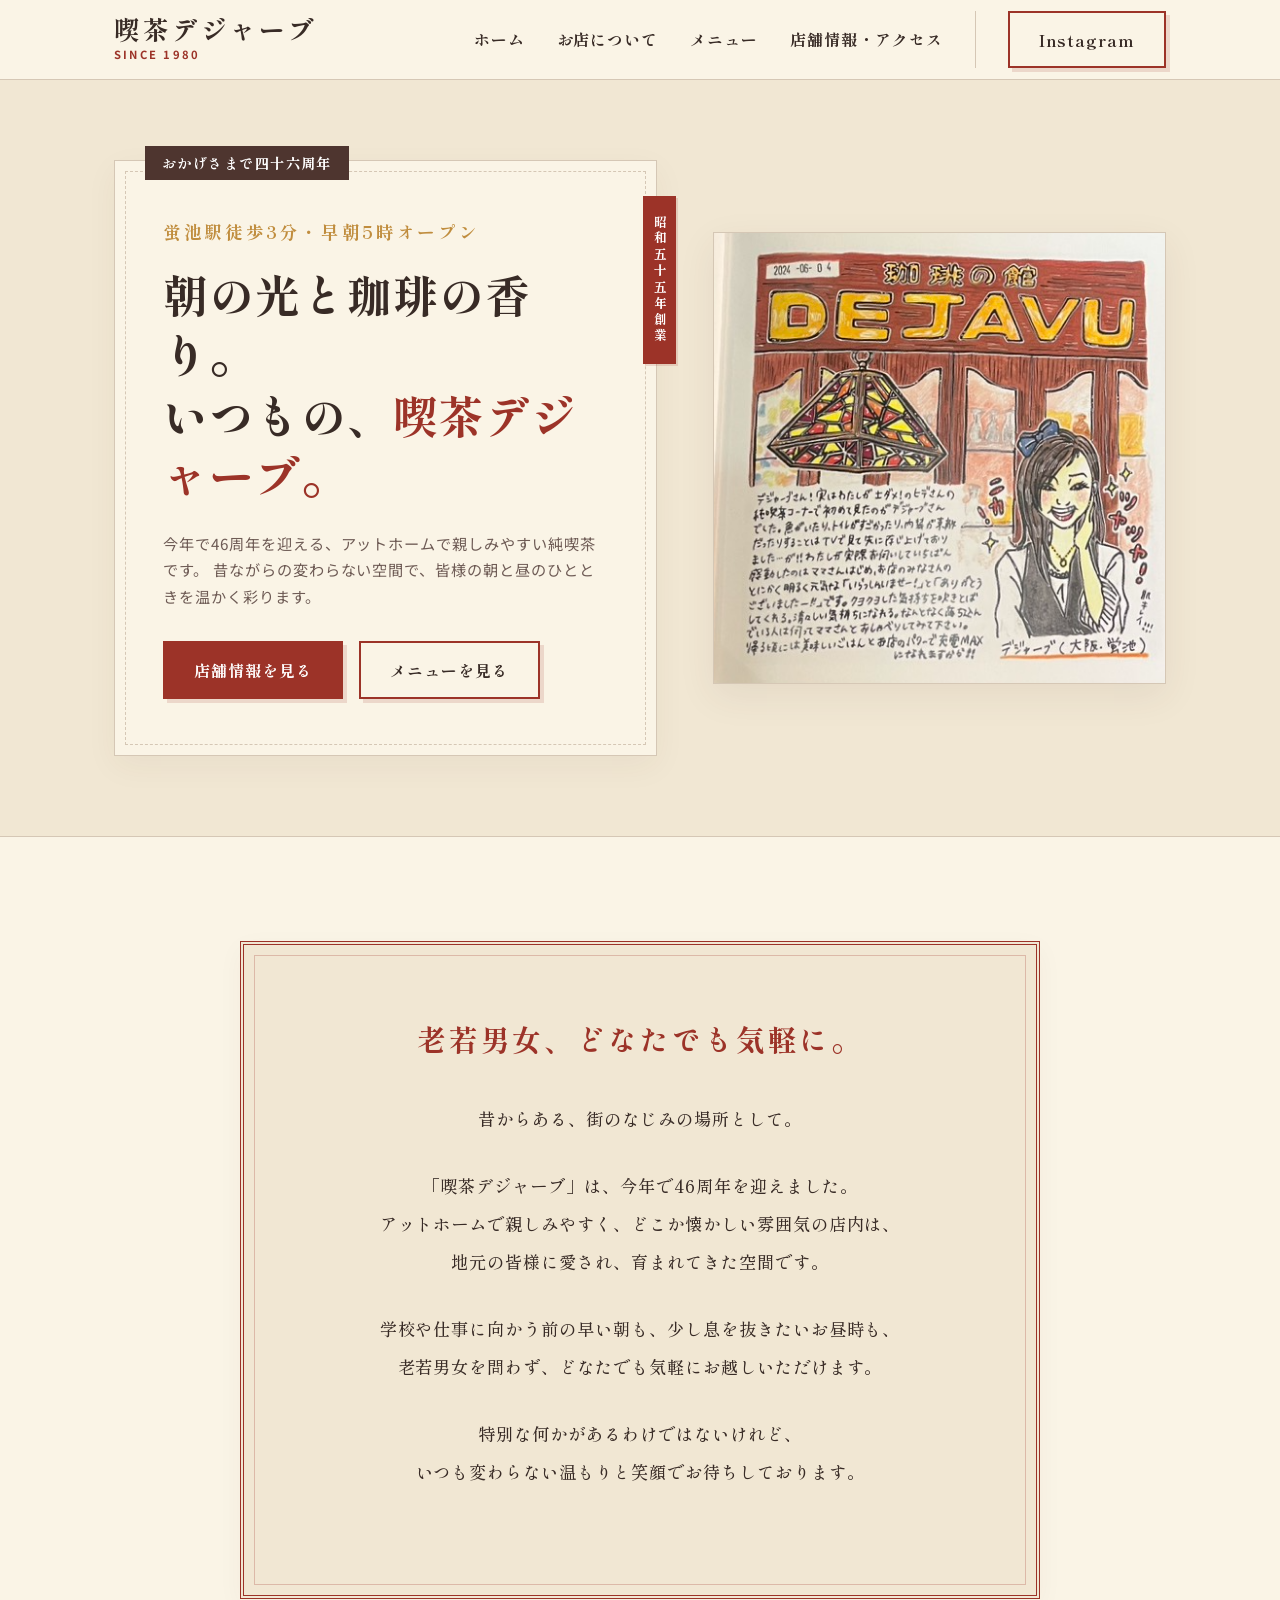
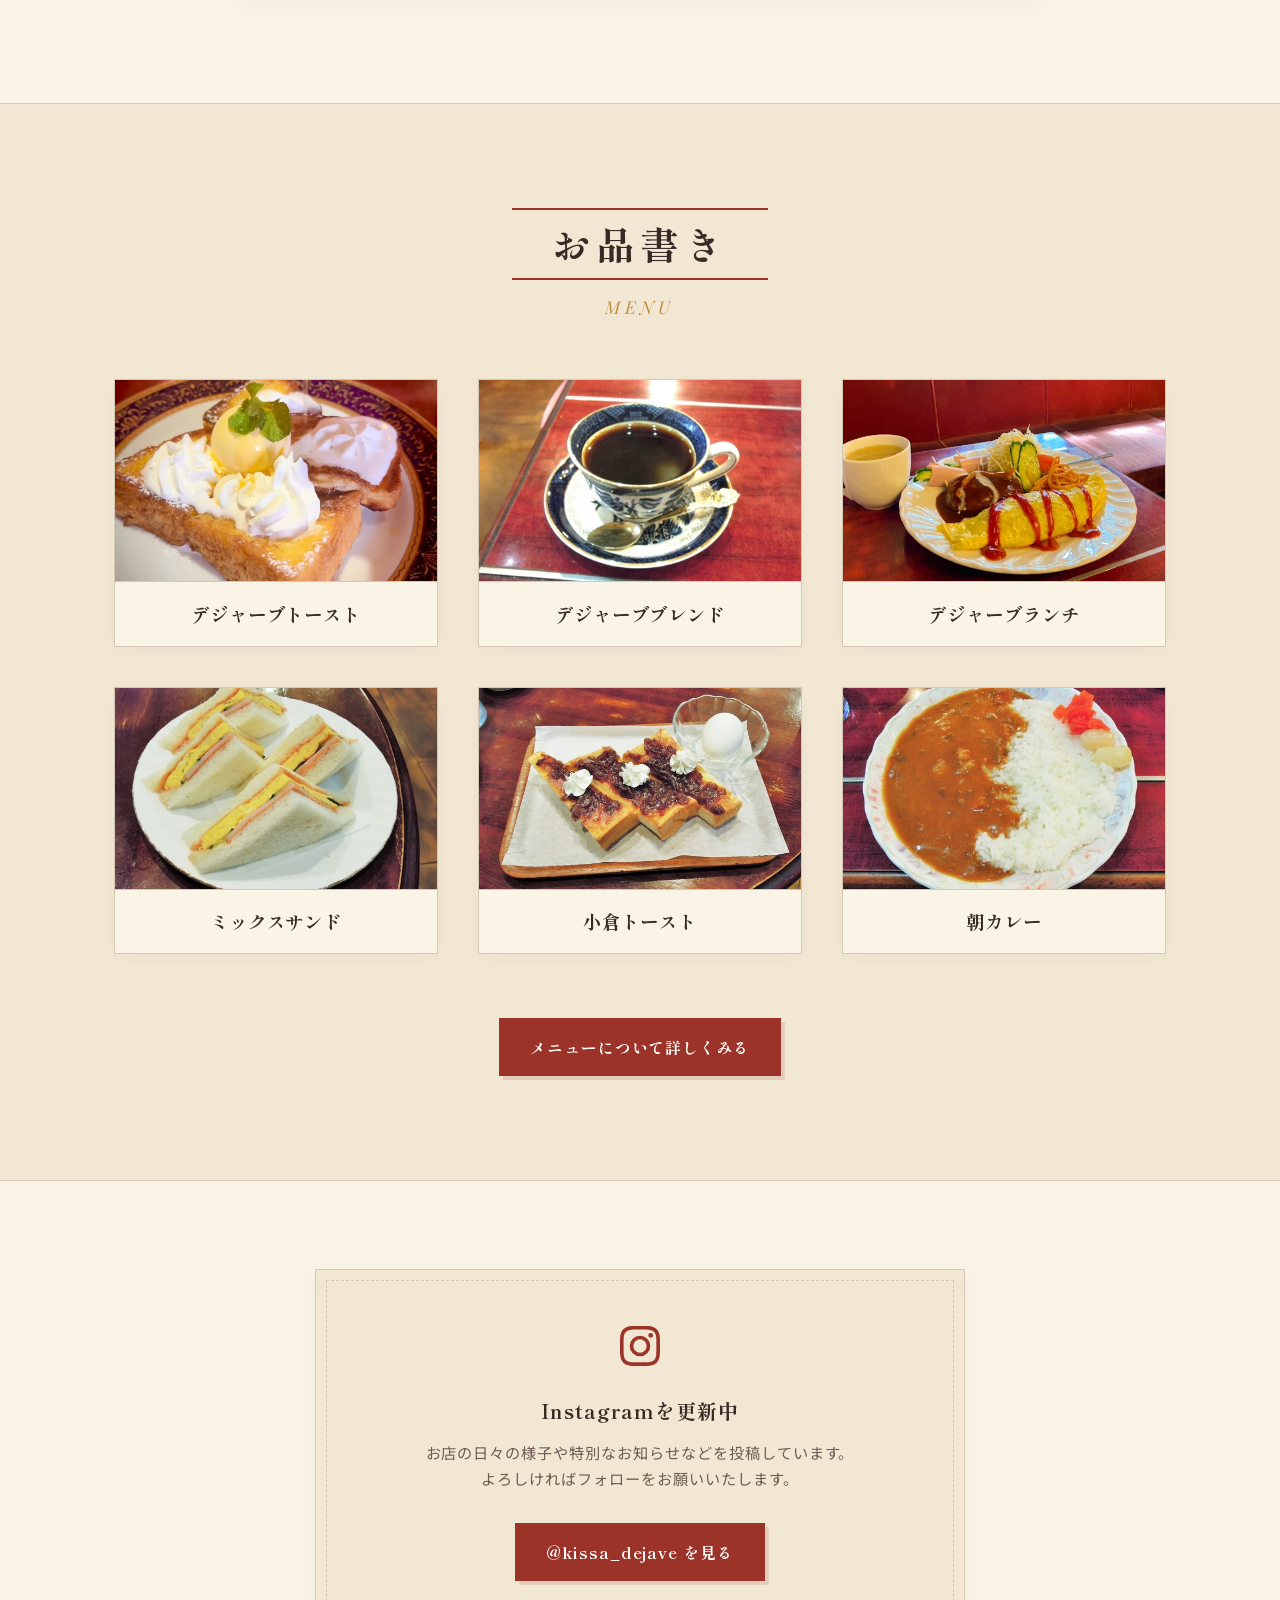
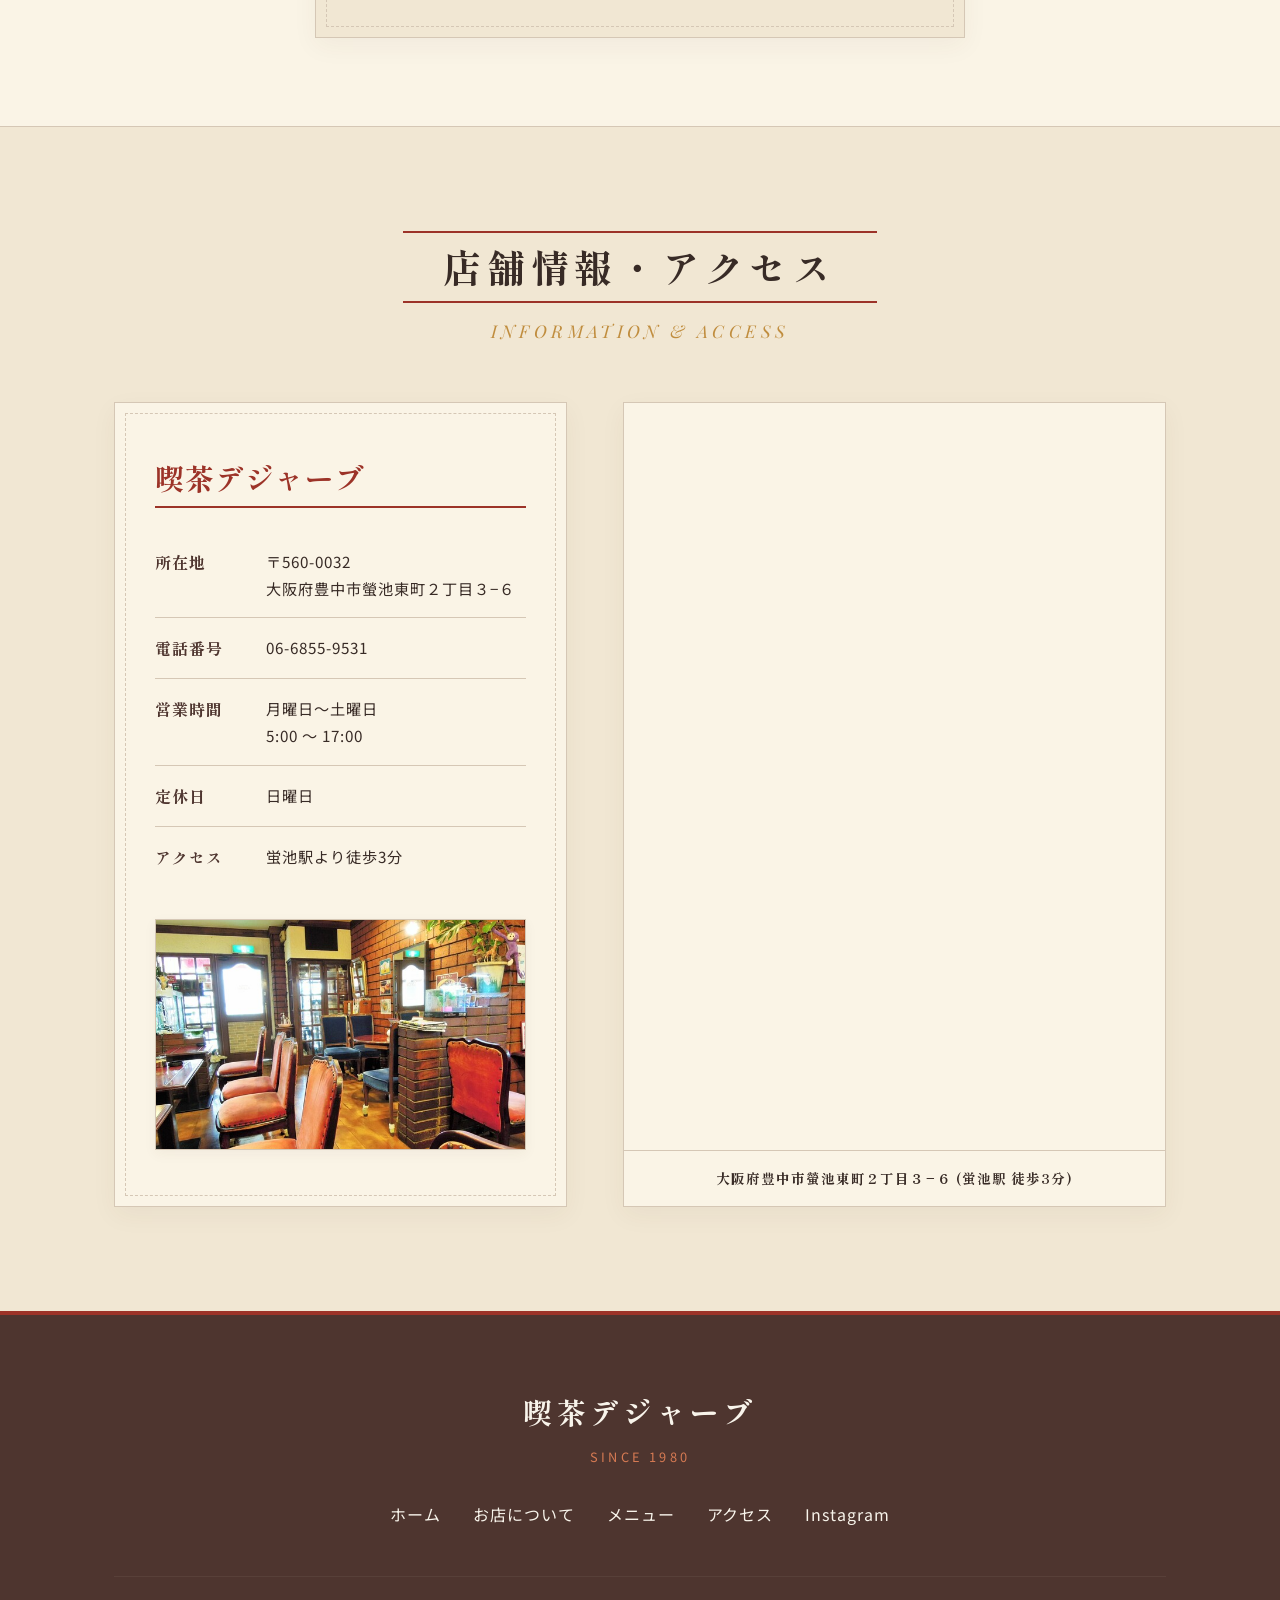
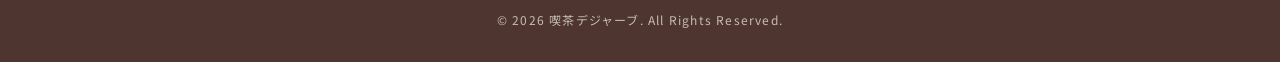
==== index.html @ 198b9c5e "Add files via upload" ====
<!DOCTYPE html>
<html lang="ja">
<head>
  <meta charset="UTF-8">
  <meta name="viewport" content="width=device-width, initial-scale=1.0">
  <meta name="description" content="大阪府豊中市螢池東町にある「喫茶デジャーブ」の公式ホームページです。今年で46周年を迎える、アットホームで昔ながらのなじみ深い純喫茶。朝5時から夕方17時まで営業。老若男女どなたでもお気軽にお越しください。">
  <title>喫茶デジャーブ | 大阪府豊中市・蛍池駅徒歩3分のレトロ喫茶（朝5時営業）</title>
  
  <!-- CSS Stylesheet -->
  <link rel="stylesheet" href="style.css">
</head>
<body>

  <!-- ==========================================================================
       Header / Navigation
       ========================================================================== -->
  <header>
    <div class="container header-container">
      <a href="#" class="logo" id="logo-link">
        <span class="logo-main">喫茶デジャーブ</span>
        <span class="logo-sub">SINCE 1980</span>
      </a>

      <!-- Hamburger Menu for Mobile -->
      <button class="burger-menu" aria-label="メニューを開閉する" aria-expanded="false" id="menu-toggle">
        <span></span>
        <span></span>
        <span></span>
      </button>

      <!-- Navigation Menu -->
      <nav>
        <ul class="nav-menu" id="navigation-list">
          <li><a href="#hero" class="nav-link" id="nav-home">ホーム</a></li>
          <li><a href="#message" class="nav-link" id="nav-concept">お店について</a></li>
          <li><a href="#menu" class="nav-link" id="nav-menu-list">メニュー</a></li>
          <li><a href="#info" class="nav-link" id="nav-access">店舗情報・アクセス</a></li>
          <li class="nav-insta-btn">
            <a href="https://www.instagram.com/kissa_dejave/" class="btn-linear" target="_blank" rel="noopener noreferrer" id="nav-insta-link">
              Instagram
            </a>
          </li>
        </ul>
      </nav>
    </div>
  </header>

  <main>
    <!-- ==========================================================================
         Hero Section
         ========================================================================== -->
    <section id="hero">
      <div class="container hero-grid">
        <div class="hero-content">
          <div class="vertical-badge">昭和五十五年創業</div>
          <div class="hero-badge">おかげさまで四十六周年</div>
          <p class="hero-subtitle">蛍池駅徒歩3分・早朝5時オープン</p>
          <h1 class="hero-title">
            朝の光と珈琲の香り。<br>
            いつもの、<span>喫茶デジャーブ。</span>
          </h1>
          <p class="hero-text">
            今年で46周年を迎える、アットホームで親しみやすい純喫茶です。
            昔ながらの変わらない空間で、皆様の朝と昼のひとときを温かく彩ります。
          </p>
          <div class="hero-actions">
            <a href="#info" class="btn-linear btn-primary" id="hero-btn-access">店舗情報を見る</a>
            <a href="#menu" class="btn-linear" id="hero-btn-menu">メニューを見る</a>
          </div>
        </div>
        <div class="hero-photo">
          <img src="img/メイン.png" alt="喫茶デジャーブ 店内" class="photo-placeholder" style="aspect-ratio: 1 / 1; object-fit: cover;">
        </div>
      </div>
    </section>

    <!-- ==========================================================================
         Message Section
         ========================================================================== -->
    <section id="message">
      <div class="container">
        <div class="message-box">
          <h2 class="message-heading">老若男女、どなたでも気軽に。</h2>
          <div class="message-text">
            <p>昔からある、街のなじみの場所として。</p>
            <p>
              「喫茶デジャーブ」は、今年で46周年を迎えました。<br>
              アットホームで親しみやすく、どこか懐かしい雰囲気の店内は、<br>
              地元の皆様に愛され、育まれてきた空間です。
            </p>
            <p>
              学校や仕事に向かう前の早い朝も、少し息を抜きたいお昼時も、<br>
              老若男女を問わず、どなたでも気軽にお越しいただけます。
            </p>
            <p>
              特別な何かがあるわけではないけれど、<br>
              いつも変わらない温もりと笑顔でお待ちしております。
            </p>
          </div>
        </div>
      </div>
    </section>

    <!-- ==========================================================================
         Menu Section
         ========================================================================== -->
    <section id="menu">
      <div class="container">
        <div class="section-title-wrap">
          <h2 class="section-title" id="menu-title">お品書き</h2>
          <span class="section-title-en">Menu</span>
        </div>

        <div class="menu-grid">
          <!-- Menu Item 1 -->
          <div class="menu-card">
            <div class="menu-img-wrap">
              <img src="img/デジャーブトースト.png" alt="デジャーブトースト" class="photo-placeholder" style="aspect-ratio: 16 / 10; object-fit: cover;">
            </div>
            <div class="menu-info">
              <h3 class="menu-name">デジャーブトースト</h3>
            </div>
          </div>

          <!-- Menu Item 2 -->
          <div class="menu-card">
            <div class="menu-img-wrap">
              <img src="img/デジャーブブレンド.png" alt="デジャーブブレンド" class="photo-placeholder" style="aspect-ratio: 16 / 10; object-fit: cover;">
            </div>
            <div class="menu-info">
              <h3 class="menu-name">デジャーブブレンド</h3>
            </div>
          </div>

          <!-- Menu Item 3 -->
          <div class="menu-card">
            <div class="menu-img-wrap">
              <img src="img/デジャーブランチ.png" alt="デジャーブランチ" class="photo-placeholder" style="aspect-ratio: 16 / 10; object-fit: cover;">
            </div>
            <div class="menu-info">
              <h3 class="menu-name">デジャーブランチ</h3>
            </div>
          </div>

          <!-- Menu Item 4 -->
          <div class="menu-card">
            <div class="menu-img-wrap">
              <img src="img/ミックスサンド.png" alt="ミックスサンド" class="photo-placeholder" style="aspect-ratio: 16 / 10; object-fit: cover;">
            </div>
            <div class="menu-info">
              <h3 class="menu-name">ミックスサンド</h3>
            </div>
          </div>

          <!-- Menu Item 5 -->
          <div class="menu-card">
            <div class="menu-img-wrap">
              <img src="img/小倉トースト.png" alt="小倉トースト" class="photo-placeholder" style="aspect-ratio: 16 / 10; object-fit: cover;">
            </div>
            <div class="menu-info">
              <h3 class="menu-name">小倉トースト</h3>
            </div>
          </div>

          <!-- Menu Item 6 -->
          <div class="menu-card">
            <div class="menu-img-wrap">
              <img src="img/朝カレー.png" alt="朝カレー" class="photo-placeholder" style="aspect-ratio: 16 / 10; object-fit: cover;">
            </div>
            <div class="menu-info">
              <h3 class="menu-name">朝カレー</h3>
            </div>
          </div>
        </div>

        <div class="menu-more-link-wrap">
          <a href="menu.html" class="btn-linear btn-primary" id="view-all-menu-btn">メニューについて詳しくみる</a>
        </div>
      </div>
    </section>

    <!-- ==========================================================================
         Instagram Section
         ========================================================================== -->
    <section id="instagram">
      <div class="container">
        <div class="insta-box">
          <svg class="insta-icon-svg" viewBox="0 0 24 24" xmlns="http://www.w3.org/2000/svg">
            <path d="M12 2.163c3.204 0 3.584.012 4.85.07 3.252.148 4.771 1.691 4.919 4.919.058 1.265.069 1.645.069 4.849 0 3.205-.012 3.584-.069 4.849-.149 3.225-1.664 4.771-4.919 4.919-1.266.058-1.644.07-4.85.07-3.204 0-3.584-.012-4.849-.07-3.26-.149-4.771-1.699-4.919-4.92-.058-1.265-.07-1.644-.07-4.849 0-3.204.013-3.583.07-4.849.149-3.227 1.664-4.771 4.919-4.919 1.266-.057 1.645-.069 4.849-.069zM12 0C8.741 0 8.333.014 7.053.072 2.695.272.273 2.69.073 7.051.014 8.333 0 8.741 0 12c0 3.259.014 3.668.072 4.948.2 4.358 2.618 6.78 6.98 6.98 1.281.058 1.689.072 4.948.072 3.259 0 3.668-.014 4.948-.072 4.354-.2 6.782-2.618 6.979-6.98.059-1.28.073-1.689.073-4.948 0-3.259-.014-3.667-.072-4.947-.196-4.354-2.617-6.78-6.979-6.98C15.668.014 15.259 0 12 0zm0 5.838a6.162 6.162 0 1 0 0 12.324 6.162 6.162 0 0 0 0-12.324zM12 16a4 4 0 1 1 0-8 4 4 0 0 1 0 8zm6.406-11.845a1.44 1.44 0 1 0 0 2.881 1.44 1.44 0 0 0 0-2.881z"/>
          </svg>
          <h2 class="insta-subtitle">Instagramを更新中</h2>
          <p class="insta-text">
            お店の日々の様子や特別なお知らせなどを投稿しています。<br>
            よろしければフォローをお願いいたします。
          </p>
          <a href="https://www.instagram.com/kissa_dejave/" class="btn-linear btn-primary" target="_blank" rel="noopener noreferrer" id="body-insta-btn">
            @kissa_dejave を見る
          </a>
        </div>
      </div>
    </section>

    <!-- ==========================================================================
         Info & Access Section
         ========================================================================== -->
    <section id="info">
      <div class="container">
        <div class="section-title-wrap">
          <h2 class="section-title" id="info-title">店舗情報・アクセス</h2>
          <span class="section-title-en">Information & Access</span>
        </div>

        <div class="info-grid">
          <div class="info-details">
            <div>
              <h3 class="info-name">喫茶デジャーブ</h3>
              <table class="info-table" id="info-details-table">
                <tbody>
                  <tr>
                    <th>所在地</th>
                    <td>
                      〒560-0032<br>
                      大阪府豊中市螢池東町２丁目３−６
                    </td>
                  </tr>
                  <tr>
                    <th>電話番号</th>
                    <td><a href="tel:06-6855-9531" id="phone-link">06-6855-9531</a></td>
                  </tr>
                  <tr>
                    <th>営業時間</th>
                    <td>月曜日～土曜日<br>5:00 ～ 17:00</td>
                  </tr>
                  <tr>
                    <th>定休日</th>
                    <td>日曜日</td>
                  </tr>
                  <tr>
                    <th>アクセス</th>
                    <td>蛍池駅より徒歩3分</td>
                  </tr>
                </tbody>
              </table>
            </div>
            
            <img src="img/店内.png" alt="喫茶デジャーブ 店内" class="photo-placeholder" style="aspect-ratio: 16 / 10; object-fit: cover; margin-top: 2rem;">
          </div>

          <div class="info-map-container" id="map-container">
            <div class="map-wrapper">
              <!-- Google Maps iframe pointing to the specified business query -->
              <iframe 
                src="https://maps.google.com/maps?q=%E5%96%AB%E8%8C%B6%E3%83%86%E3%82%B8%E3%83%A3%E3%83%BC%E3%83%96%20%E8%B1%8A%E4%B8%AD%E5%B8%82&z=17&output=embed" 
                loading="lazy" 
                allowfullscreen 
                referrerpolicy="no-referrer-when-downgrade"
                title="喫茶デジャーブの地図">
              </iframe>
            </div>
            <div class="map-caption">
              大阪府豊中市螢池東町２丁目３−６ (蛍池駅 徒歩3分)
            </div>
          </div>
        </div>
      </div>
    </section>
  </main>

  <!-- ==========================================================================
       Footer
       ========================================================================== -->
  <footer>
    <div class="container">
      <div class="footer-logo">喫茶デジャーブ</div>
      <div class="footer-subtitle">SINCE 1980</div>
      
      <ul class="footer-nav" id="footer-navigation">
        <li><a href="#hero" id="footer-home">ホーム</a></li>
        <li><a href="#message" id="footer-concept">お店について</a></li>
        <li><a href="#menu" id="footer-menu">メニュー</a></li>
        <li><a href="#info" id="footer-access">アクセス</a></li>
        <li><a href="https://www.instagram.com/kissa_dejave/" target="_blank" rel="noopener noreferrer" id="footer-insta">Instagram</a></li>
      </ul>
      
      <p class="copyright">&copy; 2026 喫茶デジャーブ. All Rights Reserved.</p>
    </div>
  </footer>

  <!-- JS Script -->
  <script src="main.js"></script>
</body>
</html>
---- style.css ----
@import url('https://fonts.googleapis.com/css2?family=Playfair+Display:ital,wght@0,400..900;1,400..900&family=Shippori+Mincho:wght@400;500;600;700;800&family=Noto+Sans+JP:wght@300;400;500;700&display=swap');

/* ==========================================================================
   Design System & Variables
   ========================================================================== */
:root {
  /* Color Palette (Warmer, aged-paper and warm coffee shop tones) */
  --bg-color: #FAF4E6;         /* 経年変化した紙のような極暖クリーム色 */
  --bg-color-alt: #F1E7D3;     /* 深みのあるオールドベージュ */
  --text-color: #382B26;       /* 深みのあるダークココア（黒を避けたレトロな色） */
  --text-color-light: #6E5B55; /* 明るめの温かいブラウン（サブ用） */
  --primary-color: #9C3328;    /* レトロなレンガ色・暖赤 */
  --primary-dark: #73221A;     /* 深い煉瓦色 */
  --secondary-color: #4E352F;  /* 焙煎コーヒーのような深いウッドブラウン */
  --accent-color: #D67A53;     /* 柿色・テラコッタ */
  --accent-gold: #C08D3E;      /* 燻んだ真鍮のようなレトロゴールド */
  
  /* Borders (Warm cocoa brown, no black lines) */
  --border-color: #A38C82;     /* 温かみのあるココアブラウン */
  --border-color-light: #D5C7B5; /* 背景に柔らかく馴染む薄いベージュ線 */
  
  --border-thin: 1px solid var(--border-color);
  --border-medium: 2px solid var(--border-color);
  --border-thick: 4px solid var(--border-color);
  --border-double: 4px double var(--border-color);

  /* Typography */
  --font-serif: 'Shippori Mincho', 'Playfair Display', "Georgia", serif;
  --font-sans: 'Noto Sans JP', -apple-system, BlinkMacSystemFont, "Segoe UI", sans-serif;

  /* Layout */
  --container-max-width: 1100px;
  --header-height: 80px;

  /* Transitions */
  --transition-speed: 0.25s;
  --transition-ease: cubic-bezier(0.25, 0.8, 0.25, 1);
}

/* ==========================================================================
   Reset & Base Styles
   ========================================================================== */
*, *::before, *::after {
  box-sizing: border-box;
  margin: 0;
  padding: 0;
}

html {
  scroll-behavior: smooth;
  font-size: 16px;
  -webkit-text-size-adjust: 100%;
}

body {
  background-color: var(--bg-color);
  color: var(--text-color);
  font-family: var(--font-sans);
  line-height: 1.75;
  letter-spacing: 0.06em;
  overflow-x: hidden;
  -webkit-font-smoothing: antialiased;
  -moz-osx-font-smoothing: grayscale;
}

/* Typography elements */
h1, h2, h3, h4, h5, h6 {
  font-family: var(--font-serif);
  font-weight: 700;
  line-height: 1.35;
}

a {
  color: inherit;
  text-decoration: none;
  transition: color var(--transition-speed) var(--transition-ease);
}

img {
  max-width: 100%;
  height: auto;
  display: block;
}

/* ==========================================================================
   Utility Classes
   ========================================================================== */
.container {
  width: 100%;
  max-width: var(--container-max-width);
  margin: 0 auto;
  padding: 0 1.5rem;
}

.section-title-wrap {
  text-align: center;
  margin-bottom: 3.5rem;
}

.section-title {
  display: inline-block;
  font-size: clamp(1.6rem, 4vw, 2.4rem);
  padding: 0.5rem clamp(1rem, 4vw, 2.5rem);
  border-top: 2px solid var(--primary-color);
  border-bottom: 2px solid var(--primary-color);
  position: relative;
  margin-bottom: 0.8rem;
  letter-spacing: 0.15em;
}

.section-title-en {
  font-family: 'Playfair Display', serif;
  font-style: italic;
  font-size: clamp(0.95rem, 2.5vw, 1.1rem);
  text-transform: uppercase;
  color: var(--accent-gold);
  display: block;
  letter-spacing: 0.25em;
}

/* Linear Button - Warm Terracotta Border Style */
.btn-linear {
  display: inline-flex;
  align-items: center;
  justify-content: center;
  padding: 0.8rem 1.8rem;
  font-family: var(--font-serif);
  font-weight: 700;
  font-size: clamp(0.9rem, 2.5vw, 1rem);
  color: var(--text-color);
  background-color: var(--bg-color);
  border: 2px solid var(--primary-color);
  box-shadow: 4px 4px 0px 0px rgba(156, 51, 40, 0.15);
  cursor: pointer;
  transition: transform var(--transition-speed) var(--transition-ease),
              box-shadow var(--transition-speed) var(--transition-ease),
              background-color var(--transition-speed) var(--transition-ease),
              color var(--transition-speed) var(--transition-ease);
}

.btn-linear:hover {
  transform: translate(2px, 2px);
  box-shadow: 1px 1px 0px 0px rgba(156, 51, 40, 0.15);
  background-color: var(--primary-color);
  color: #FFF;
}

.btn-linear:active {
  transform: translate(3px, 3px);
  box-shadow: 0px 0px 0px 0px rgba(156, 51, 40, 0.15);
}

.btn-linear.btn-primary {
  background-color: var(--primary-color);
  color: #FFF;
}

.btn-linear.btn-primary:hover {
  background-color: var(--bg-color);
  color: var(--text-color);
}

/* Grey Photo Placeholders */
.photo-placeholder {
  background-color: var(--placeholder-bg);
  border: 1px solid var(--border-color-light);
  position: relative;
  overflow: hidden;
  display: flex;
  align-items: center;
  justify-content: center;
  width: 100%;
  aspect-ratio: 4 / 3;
  box-shadow: 0 4px 12px rgba(78, 53, 47, 0.05);
  transition: box-shadow var(--transition-speed) var(--transition-ease);
}

.photo-placeholder::after {
  content: "";
  position: absolute;
  top: 10px;
  bottom: 10px;
  left: 10px;
  right: 10px;
  border: 1px dashed var(--placeholder-text);
  pointer-events: none;
}

.photo-placeholder-inner {
  text-align: center;
  z-index: 1;
}

.photo-placeholder-label {
  font-family: var(--font-serif);
  font-size: clamp(0.8rem, 2vw, 0.9rem);
  color: var(--placeholder-text);
  letter-spacing: 0.1em;
  padding: 0 1rem;
}

/* ==========================================================================
   Header Component
   ========================================================================== */
header {
  position: sticky;
  top: 0;
  background-color: var(--bg-color);
  border-bottom: 1px solid var(--border-color-light);
  z-index: 1000;
  height: var(--header-height);
  display: flex;
  align-items: center;
  transition: background-color var(--transition-speed) var(--transition-ease);
}

.header-container {
  display: flex;
  justify-content: space-between;
  align-items: center;
  width: 100%;
}

.logo {
  display: flex;
  flex-direction: column;
}

.logo-main {
  font-family: var(--font-serif);
  font-size: clamp(1.3rem, 3.5vw, 1.6rem);
  font-weight: 800;
  letter-spacing: 0.12em;
  color: var(--text-color);
  line-height: 1.2;
}

.logo-sub {
  font-size: 0.7rem;
  letter-spacing: 0.2em;
  color: var(--primary-color);
  font-family: var(--font-sans);
  font-weight: 700;
}

/* Navigation Links */
.nav-menu {
  display: flex;
  list-style: none;
  gap: 2rem;
  align-items: center;
}

.nav-link {
  font-family: var(--font-serif);
  font-weight: 700;
  font-size: 1rem;
  position: relative;
  padding: 0.2rem 0;
}

.nav-link::after {
  content: "";
  position: absolute;
  bottom: 0;
  left: 0;
  width: 100%;
  height: 2px;
  background-color: var(--primary-color);
  transform: scaleX(0);
  transform-origin: right;
  transition: transform var(--transition-speed) var(--transition-ease);
}

.nav-link:hover {
  color: var(--primary-color);
}

.nav-link:hover::after {
  transform: scaleX(1);
  transform-origin: left;
}

.nav-insta-btn {
  border-left: 1px solid var(--border-color-light);
  padding-left: 2rem;
}

/* Burger Toggle for Mobile */
.burger-menu {
  display: none;
  flex-direction: column;
  justify-content: space-between;
  width: 30px;
  height: 20px;
  background: transparent;
  border: none;
  cursor: pointer;
  z-index: 1001;
}

.burger-menu span {
  width: 100%;
  height: 2px;
  background-color: var(--text-color);
  transition: all var(--transition-speed) var(--transition-ease);
}

/* ==========================================================================
   Hero Section
   ========================================================================== */
#hero {
  padding: 5rem 0;
  border-bottom: 1px solid var(--border-color-light);
  background-color: var(--bg-color-alt);
  position: relative;
}

.hero-grid {
  display: grid;
  grid-template-columns: 1.2fr 1fr;
  gap: 3.5rem;
  align-items: center;
}

.hero-content {
  border: 1px solid var(--border-color-light);
  padding: 3.5rem 3rem;
  background-color: var(--bg-color);
  box-shadow: 0 10px 30px rgba(78, 53, 47, 0.05);
  position: relative;
}

.hero-content::before {
  content: "";
  position: absolute;
  top: 10px;
  bottom: 10px;
  left: 10px;
  right: 10px;
  border: 1px dashed var(--border-color-light);
  pointer-events: none;
}

/* Badge placements and Showa vertical badge */
.vertical-badge {
  position: absolute;
  right: -20px;
  top: 35px;
  writing-mode: vertical-rl;
  background-color: var(--primary-color);
  color: #FFF;
  font-family: var(--font-serif);
  font-weight: 700;
  font-size: 0.8rem;
  padding: 1.2rem 0.35rem;
  letter-spacing: 0.25em;
  box-shadow: 2px 2px 0px rgba(156, 51, 40, 0.15);
  z-index: 10;
}

.hero-badge {
  position: absolute;
  top: -15px;
  left: 30px;
  background-color: var(--secondary-color);
  color: #FFF;
  border: 1px solid var(--secondary-color);
  font-family: var(--font-serif);
  font-weight: 700;
  font-size: 0.9rem;
  padding: 0.2rem 1rem;
  letter-spacing: 0.1em;
  z-index: 10;
}

.hero-subtitle {
  font-family: var(--font-serif);
  font-size: clamp(0.95rem, 3vw, 1.1rem);
  color: var(--accent-gold);
  font-weight: 700;
  margin-bottom: 1rem;
  letter-spacing: 0.15em;
}

.hero-title {
  font-size: clamp(1.6rem, 5vw, 2.8rem);
  line-height: 1.35;
  margin-bottom: 1.5rem;
  font-weight: 800;
}

.hero-title span {
  color: var(--primary-color);
}

.hero-text {
  font-size: clamp(0.85rem, 2.5vw, 0.95rem);
  color: var(--text-color-light);
  margin-bottom: 2rem;
  line-height: 1.75;
}

.hero-actions {
  display: flex;
  flex-wrap: wrap;
  gap: 1rem;
  position: relative;
  z-index: 10;
}

.hero-photo {
  position: relative;
}

.hero-photo .photo-placeholder {
  aspect-ratio: 1 / 1;
  box-shadow: 0 12px 35px rgba(78, 53, 47, 0.08);
}

/* ==========================================================================
   Message Section
   ========================================================================== */
#message {
  padding: 6.5rem 0;
  border-bottom: 1px solid var(--border-color-light);
  background-color: var(--bg-color);
}

.message-box {
  max-width: 800px;
  margin: 0 auto;
  border: 4px double var(--primary-color);
  padding: 4.5rem 3.5rem;
  background-color: var(--bg-color-alt);
  text-align: center;
  position: relative;
  box-shadow: 0 8px 25px rgba(78, 53, 47, 0.04);
}

.message-box::before {
  content: "";
  position: absolute;
  top: 10px;
  bottom: 10px;
  left: 10px;
  right: 10px;
  border: 1px solid rgba(156, 51, 40, 0.25);
  pointer-events: none;
}

.message-heading {
  font-size: clamp(1.2rem, 3.5vw, 1.8rem);
  margin-bottom: 2.5rem;
  color: var(--primary-color);
  line-height: 1.5;
  letter-spacing: 0.1em;
}

.message-text {
  font-family: var(--font-serif);
  font-size: clamp(0.9rem, 2.5vw, 1.08rem);
  line-height: 2.2;
  font-weight: 500;
  text-align: justify;
  text-justify: inter-character;
  margin-bottom: 2rem;
}

.message-text p {
  margin-bottom: 1.8rem;
  text-align: center;
}

.message-text p:last-child {
  margin-bottom: 0;
}

/* ==========================================================================
   Menu Section
   ========================================================================== */
#menu {
  padding: 6.5rem 0;
  border-bottom: 1px solid var(--border-color-light);
  background-color: var(--bg-color-alt);
}

.menu-grid {
  display: grid;
  /* Prevent horizontal overflow on screens smaller than 300px using modern CSS */
  grid-template-columns: repeat(auto-fit, minmax(min(100%, 300px), 1fr));
  gap: 2.5rem;
  margin-bottom: 4rem;
}

.menu-card {
  background-color: var(--bg-color);
  border: 1px solid var(--border-color-light);
  box-shadow: 0 4px 15px rgba(78, 53, 47, 0.03);
  transition: transform var(--transition-speed) var(--transition-ease),
              box-shadow var(--transition-speed) var(--transition-ease);
  display: flex;
  flex-direction: column;
}

.menu-card:hover {
  transform: translateY(-4px);
  box-shadow: 0 8px 25px rgba(78, 53, 47, 0.08);
}

.menu-img-wrap {
  border-bottom: 1px solid var(--border-color-light);
  position: relative;
}

.menu-img-wrap .photo-placeholder {
  box-shadow: none;
  border: none;
  aspect-ratio: 16 / 10;
}

.menu-info {
  padding: 1.2rem;
  display: flex;
  justify-content: center;
  align-items: center;
  text-align: center;
  flex-grow: 1;
}

.menu-name {
  font-size: clamp(1.05rem, 2.5vw, 1.15rem);
  font-weight: 700;
  color: var(--text-color);
  font-family: var(--font-serif);
}

.menu-more-link-wrap {
  text-align: center;
  margin-top: 3.5rem;
}

/* Detailed Menu Page Styles */
.full-menu-grid {
  display: grid;
  grid-template-columns: repeat(auto-fit, minmax(min(100%, 290px), 1fr));
  gap: 3rem;
  margin-bottom: 4rem;
}

.menu-category-box {
  background-color: var(--bg-color);
  border: 1px solid var(--border-color-light);
  padding: 3rem 2rem;
  box-shadow: 0 8px 24px rgba(78, 53, 47, 0.04);
  position: relative;
}

.menu-category-box::before {
  content: "";
  position: absolute;
  top: 8px;
  bottom: 8px;
  left: 8px;
  right: 8px;
  border: 1px dashed rgba(163, 140, 130, 0.4);
  pointer-events: none;
}

.category-title {
  font-family: var(--font-serif);
  font-size: 1.4rem;
  color: var(--primary-color);
  text-align: center;
  border-bottom: 2px solid var(--accent-gold);
  padding-bottom: 0.8rem;
  margin-bottom: 1rem;
  position: relative;
  z-index: 2;
  letter-spacing: 0.1em;
}

.category-menu-list {
  list-style: none;
  position: relative;
  z-index: 2;
}

.category-menu-list li {
  padding: 0.8rem 0;
  border-bottom: 1px dotted var(--border-color-light);
  text-align: center;
  letter-spacing: 0.05em;
}

.category-menu-list li:last-child {
  border-bottom: none;
}

.item-name {
  font-family: var(--font-serif);
  font-size: clamp(0.95rem, 2.5vw, 1.08rem);
  color: var(--text-color);
  font-weight: 700;
  display: block;
}

.item-sub-desc {
  font-size: 0.78rem;
  color: var(--text-color-light);
  font-weight: 400;
  display: block;
  margin-top: 0.25rem;
}

.menu-sub-item {
  padding-top: 0.2rem !important;
  padding-bottom: 0.6rem !important;
  border-bottom: 1px dotted var(--border-color-light) !important;
}

.item-subnote {
  font-size: 0.78rem;
  color: var(--text-color-light);
  width: 100%;
  text-align: center;
  display: block;
}

.menu-group-header {
  font-family: var(--font-serif);
  font-size: 0.95rem;
  font-weight: 700;
  color: var(--primary-color);
  background-color: var(--bg-color-alt);
  padding: 0.4rem 0.8rem !important;
  text-align: center;
  display: block !important;
  margin-top: 1.5rem;
  margin-bottom: 0.5rem;
  border-bottom: 1px solid var(--border-color-light) !important;
}

.category-time {
  font-size: 0.8rem;
  color: var(--accent-gold);
  font-weight: 400;
  display: block;
  margin-top: 0.25rem;
  letter-spacing: 0.1em;
}

.morning-options-box {
  margin-top: 2rem;
  border-top: 1px dashed var(--border-color-light);
  padding-top: 1.5rem;
  position: relative;
  z-index: 2;
}

.options-title {
  font-family: var(--font-serif);
  font-size: 1rem;
  color: var(--primary-color);
  margin-bottom: 0.8rem;
  text-align: center;
  font-weight: 700;
}

.option-text {
  font-size: 0.8rem;
  color: var(--text-color-light);
  line-height: 1.6;
  margin-bottom: 0.4rem;
  text-align: center;
}

.option-text:last-child {
  margin-bottom: 0;
}

.back-to-home-wrap {
  text-align: center;
  margin-top: 2rem;
}

/* ==========================================================================
   Instagram Section
   ========================================================================== */
#instagram {
  padding: 5.5rem 0;
  border-bottom: 1px solid var(--border-color-light);
  background-color: var(--bg-color);
  text-align: center;
}

.insta-box {
  max-width: 650px;
  margin: 0 auto;
  border: 1px solid var(--border-color-light);
  padding: 3.5rem 2.5rem;
  background-color: var(--bg-color-alt);
  box-shadow: 0 8px 24px rgba(78, 53, 47, 0.05);
  position: relative;
}

.insta-box::before {
  content: "";
  position: absolute;
  top: 10px;
  bottom: 10px;
  left: 10px;
  right: 10px;
  border: 1px dashed var(--border-color-light);
  pointer-events: none;
}

.insta-icon-svg {
  fill: var(--primary-color);
  width: 40px;
  height: 40px;
  margin-bottom: 1.5rem;
  position: relative;
  z-index: 2;
}

.insta-subtitle {
  font-family: var(--font-serif);
  font-size: 1.25rem;
  font-weight: 700;
  margin-bottom: 1rem;
  position: relative;
  z-index: 2;
}

.insta-text {
  font-size: clamp(0.85rem, 2.5vw, 0.95rem);
  color: var(--text-color-light);
  margin-bottom: 2rem;
  line-height: 1.7;
  position: relative;
  z-index: 2;
}

.insta-box .btn-linear {
  position: relative;
  z-index: 2;
}

/* ==========================================================================
   Info & Access Section
   ========================================================================== */
#info {
  padding: 6.5rem 0;
  background-color: var(--bg-color-alt);
}

.info-grid {
  display: grid;
  grid-template-columns: 1fr 1.2fr;
  gap: 3.5rem;
  align-items: stretch;
}

.info-details {
  background-color: var(--bg-color);
  border: 1px solid var(--border-color-light);
  padding: 3.5rem 2.5rem;
  box-shadow: 0 8px 24px rgba(78, 53, 47, 0.05);
  display: flex;
  flex-direction: column;
  justify-content: space-between;
  position: relative;
}

.info-details::before {
  content: "";
  position: absolute;
  top: 10px;
  bottom: 10px;
  left: 10px;
  right: 10px;
  border: 1px dashed var(--border-color-light);
  pointer-events: none;
}

.info-details > div {
  position: relative;
  z-index: 2;
}

.info-name {
  font-size: clamp(1.4rem, 4vw, 1.8rem);
  color: var(--primary-color);
  margin-bottom: 1.5rem;
  border-bottom: 2px solid var(--primary-color);
  padding-bottom: 0.5rem;
}

.info-table {
  width: 100%;
  border-collapse: collapse;
}

.info-table tr {
  border-bottom: 1px solid var(--border-color-light);
}

.info-table tr:last-child {
  border-bottom: none;
}

.info-table th, .info-table td {
  padding: 1rem 0;
  text-align: left;
  vertical-align: top;
}

.info-table th {
  font-family: var(--font-serif);
  font-weight: 700;
  width: 30%;
  color: var(--secondary-color);
}

.info-table td {
  width: 70%;
  font-size: clamp(0.85rem, 2.5vw, 0.95rem);
}

.info-details .photo-placeholder {
  position: relative;
  z-index: 2;
}

.info-map-container {
  border: 1px solid var(--border-color-light);
  box-shadow: 0 8px 24px rgba(78, 53, 47, 0.05);
  background-color: var(--bg-color);
  position: relative;
  display: flex;
  flex-direction: column;
}

.map-wrapper {
  position: relative;
  width: 100%;
  flex-grow: 1;
  min-height: 350px;
}

.map-wrapper iframe {
  position: absolute;
  top: 0;
  left: 0;
  width: 100%;
  height: 100%;
  border: none;
  filter: sepia(20%) grayscale(10%) contrast(105%);
}

.map-caption {
  border-top: 1px solid var(--border-color-light);
  background-color: var(--bg-color);
  padding: 1rem;
  font-size: 0.85rem;
  font-weight: 700;
  font-family: var(--font-serif);
  color: var(--text-color);
  text-align: center;
}

/* ==========================================================================
   Footer Component
   ========================================================================== */
footer {
  background-color: var(--secondary-color);
  color: #F8F4EB;
  border-top: 4px solid var(--primary-color);
  padding: 4.5rem 0 2rem;
  text-align: center;
}

.footer-logo {
  font-family: var(--font-serif);
  font-size: clamp(1.4rem, 4vw, 1.8rem);
  font-weight: 800;
  letter-spacing: 0.15em;
  margin-bottom: 0.5rem;
}

.footer-subtitle {
  font-size: 0.8rem;
  letter-spacing: 0.25em;
  color: var(--accent-color);
  margin-bottom: 2rem;
}

.footer-nav {
  display: flex;
  justify-content: center;
  list-style: none;
  gap: 2rem;
  margin-bottom: 3rem;
  flex-wrap: wrap;
}

.footer-nav a:hover {
  color: var(--accent-color);
}

.copyright {
  font-size: 0.75rem;
  letter-spacing: 0.1em;
  opacity: 0.7;
  border-top: 1px solid rgba(248, 244, 235, 0.08);
  padding-top: 2rem;
}

/* ==========================================================================
   Responsive Styles & Media Queries
   ========================================================================== */

@media (max-width: 900px) {
  .hero-grid {
    grid-template-columns: 1fr;
    gap: 3rem;
  }
  
  .hero-photo {
    /* Photo is naturally positioned below description on mobile */
  }

  /* Bridging badges symmetrically on top of the hero content card on tablet/mobile */
  .vertical-badge {
    left: auto;
    right: 15px;
    top: -15px;
    writing-mode: horizontal-tb;
    padding: 0.3rem 0.8rem;
    height: auto;
    width: auto;
    font-size: 0.75rem;
    box-shadow: 2px 2px 0px rgba(156, 51, 40, 0.15);
  }

  .hero-badge {
    left: 15px;
    right: auto;
    top: -15px;
    font-size: 0.75rem;
    padding: 0.3rem 0.8rem;
  }

  .info-grid {
    grid-template-columns: 1fr;
    gap: 2.5rem;
  }
  
  .map-wrapper {
    min-height: 300px;
  }
}

@media (max-width: 768px) {
  /* Tighten vertical space on mobile devices for cleaner scrolling */
  #hero { padding: 3rem 0; }
  #message { padding: 4.5rem 0; }
  #menu { padding: 4.5rem 0; }
  #instagram { padding: 4rem 0; }
  #info { padding: 4.5rem 0; }
  
  .section-title-wrap {
    margin-bottom: 2.5rem;
  }

  header {
    height: 70px;
  }
  
  header nav {
    position: absolute;
  }
  
  .burger-menu {
    display: flex;
  }

  .nav-menu {
    position: fixed;
    top: 70px;
    left: 0;
    right: 0;
    bottom: 0;
    background-color: var(--bg-color);
    border-top: 1px solid var(--border-color-light);
    flex-direction: column;
    padding: 3rem 2rem;
    gap: 2.5rem;
    transform: translateY(100%);
    opacity: 0;
    visibility: hidden;
    transition: transform 0.4s var(--transition-ease),
                opacity 0.3s var(--transition-ease),
                visibility 0.3s var(--transition-ease);
    z-index: 999;
  }

  .nav-menu.active {
    transform: translateY(0);
    opacity: 1;
    visibility: visible;
  }

  .nav-link {
    font-size: 1.3rem;
  }

  .nav-insta-btn {
    border-left: none;
    padding-left: 0;
    width: 100%;
    text-align: center;
  }
  
  .nav-insta-btn .btn-linear {
    width: 100%;
    max-width: 300px;
  }

  /* Hamburger transitions */
  .burger-menu.active span:nth-child(1) {
    transform: translateY(9px) rotate(45deg);
  }

  .burger-menu.active span:nth-child(2) {
    opacity: 0;
  }

  .burger-menu.active span:nth-child(3) {
    transform: translateY(-9px) rotate(-45deg);
  }

  /* Hero adjustments for absolute top-badges */
  .hero-content {
    padding: 3rem 1.5rem 2.5rem 1.5rem;
  }

  /* Message adjustments */
  .message-box {
    padding: 3.5rem 1.5rem;
  }
  
  .message-text {
    line-height: 2.0;
    font-size: clamp(0.78rem, 2.5vw, 0.9rem);
  }

  /* Info adjustments */
  .info-details {
    padding: 2.5rem 1.5rem;
  }
}

/* Squeeze prevention on very small screen sizes */
@media (max-width: 480px) {
  .container {
    padding: 0 1rem;
  }
}
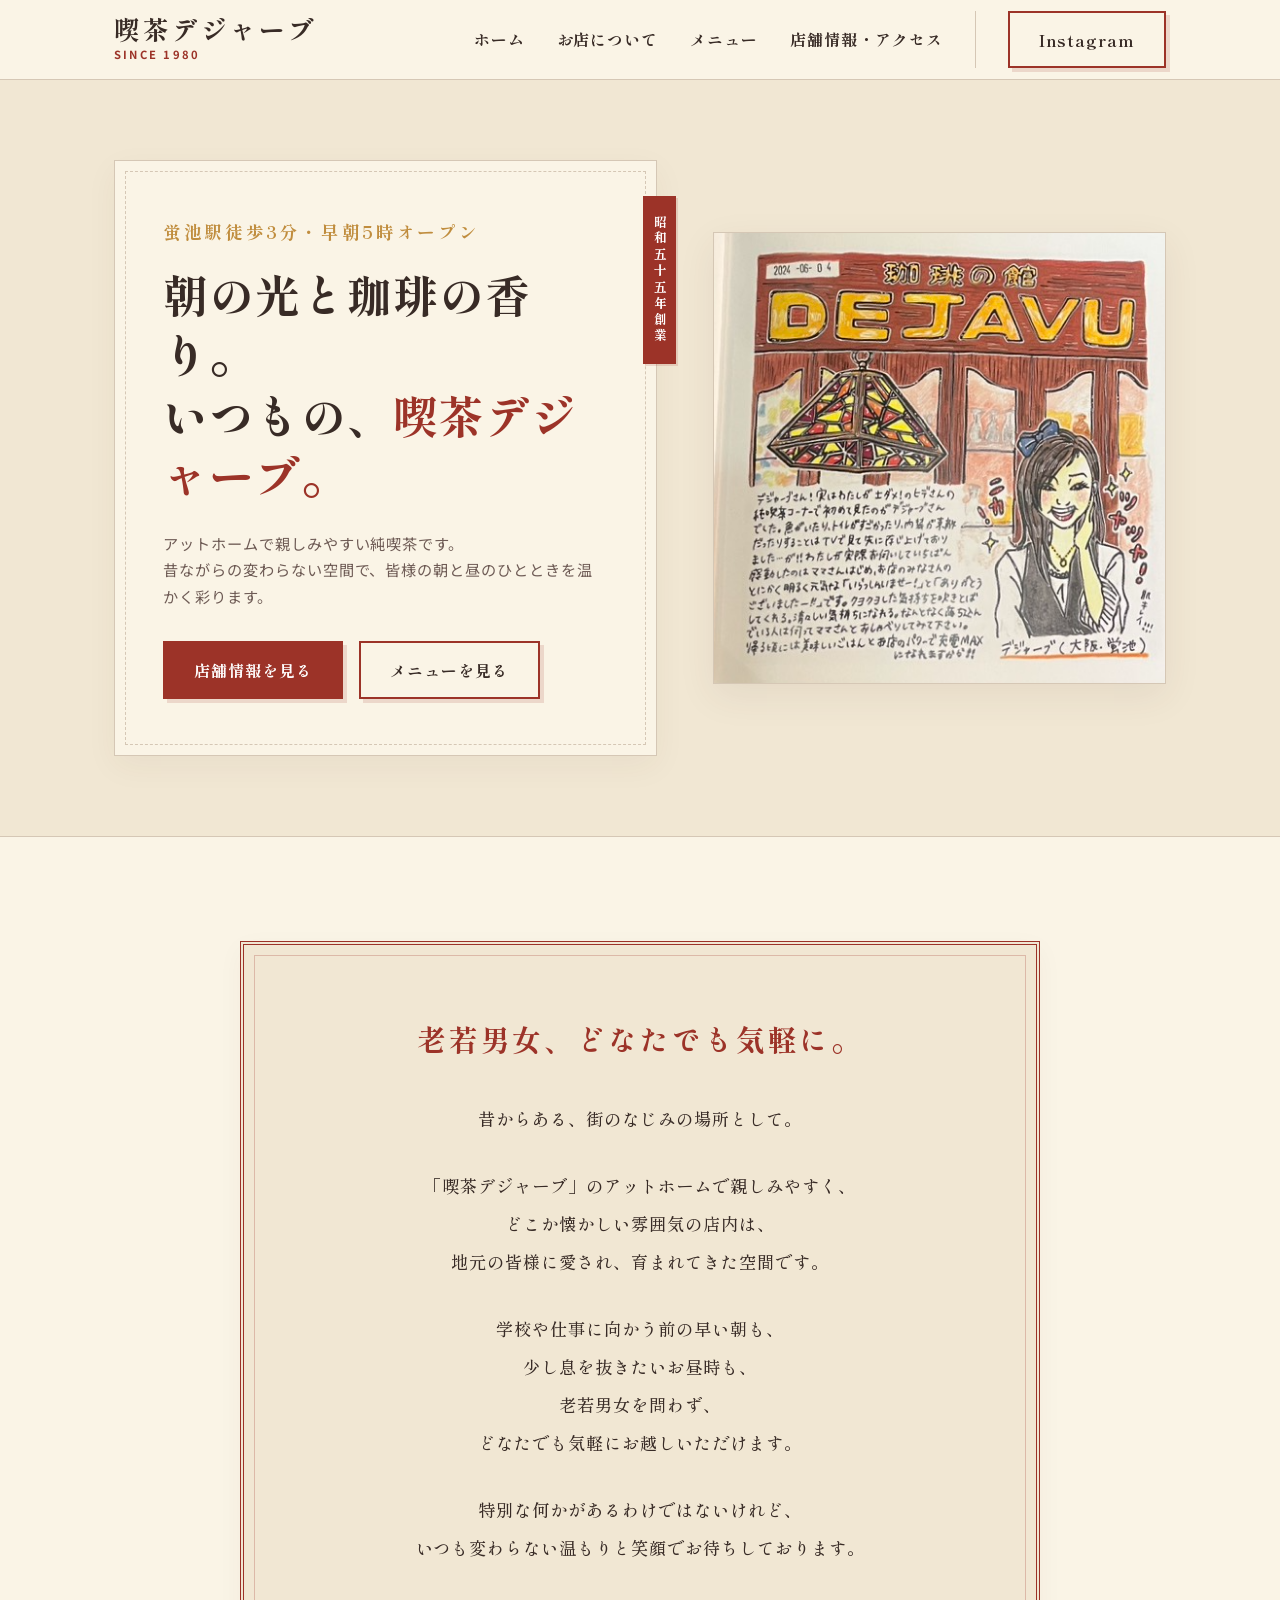
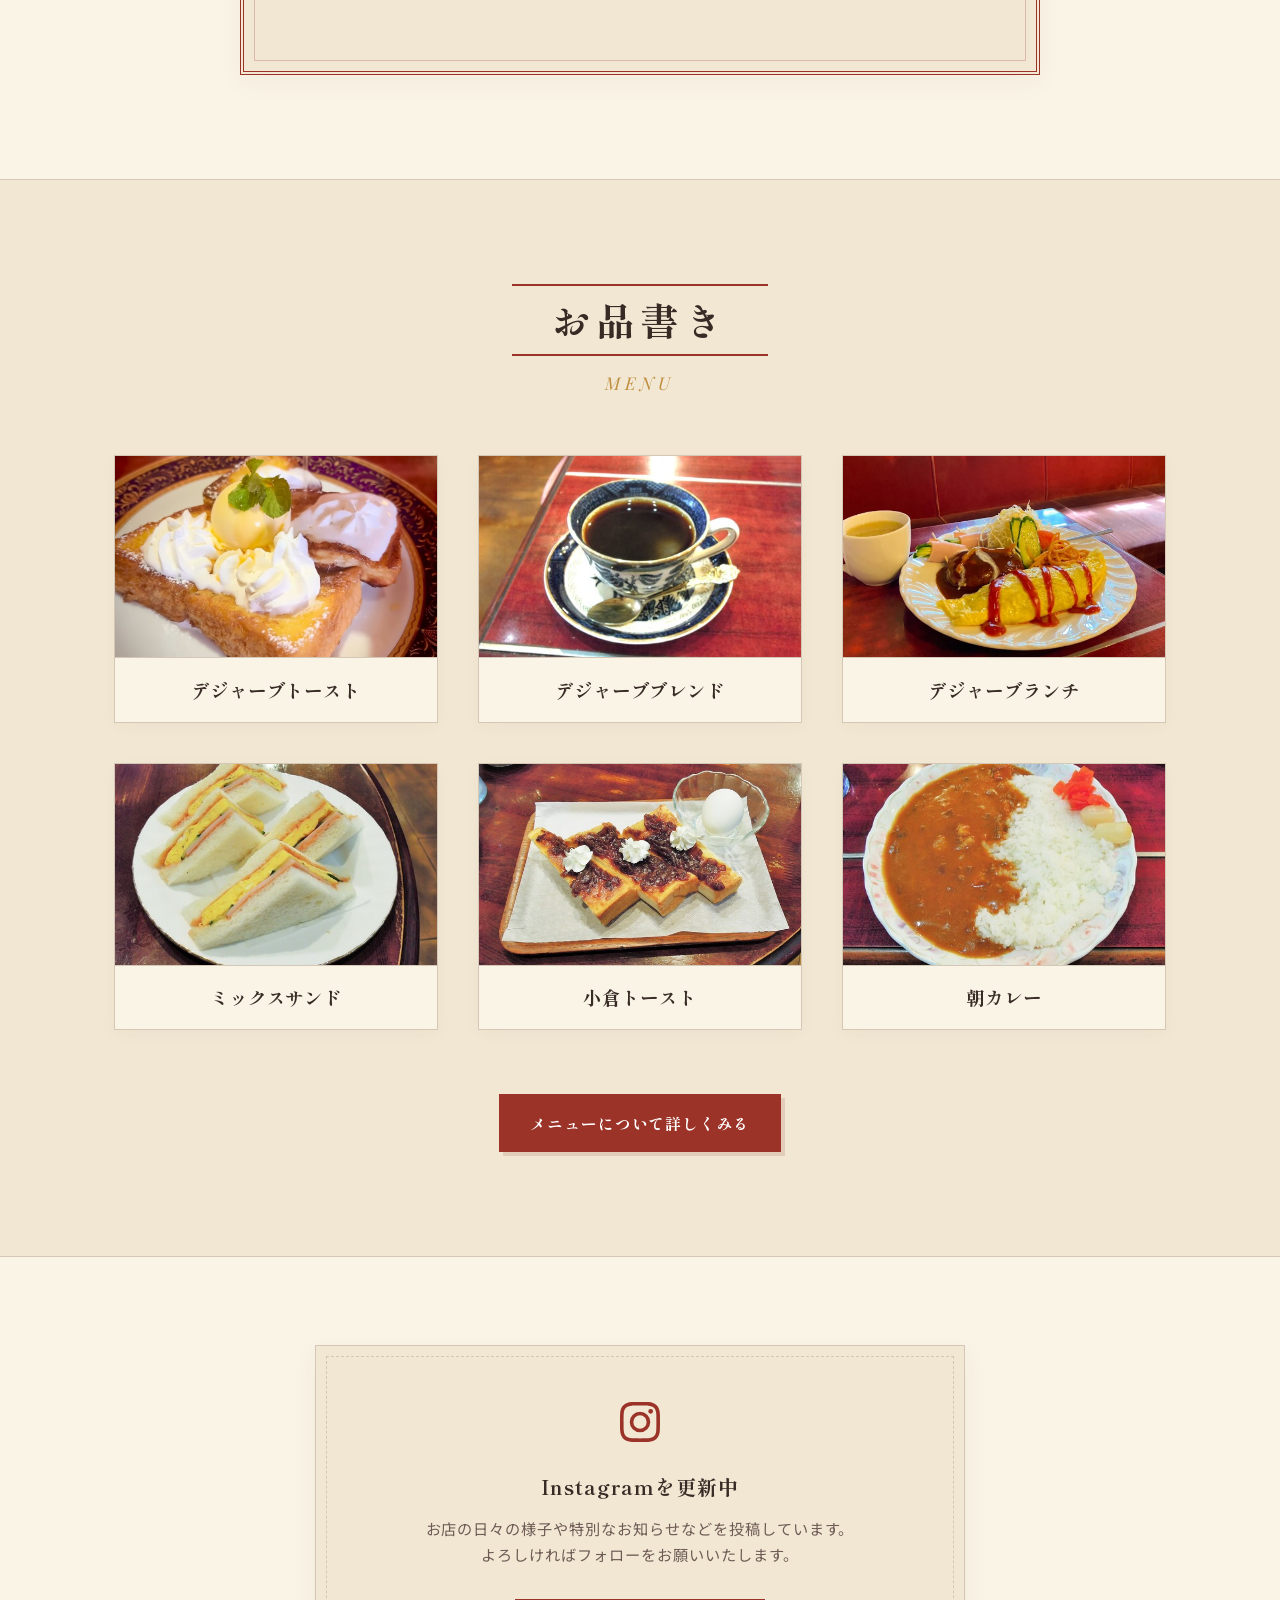
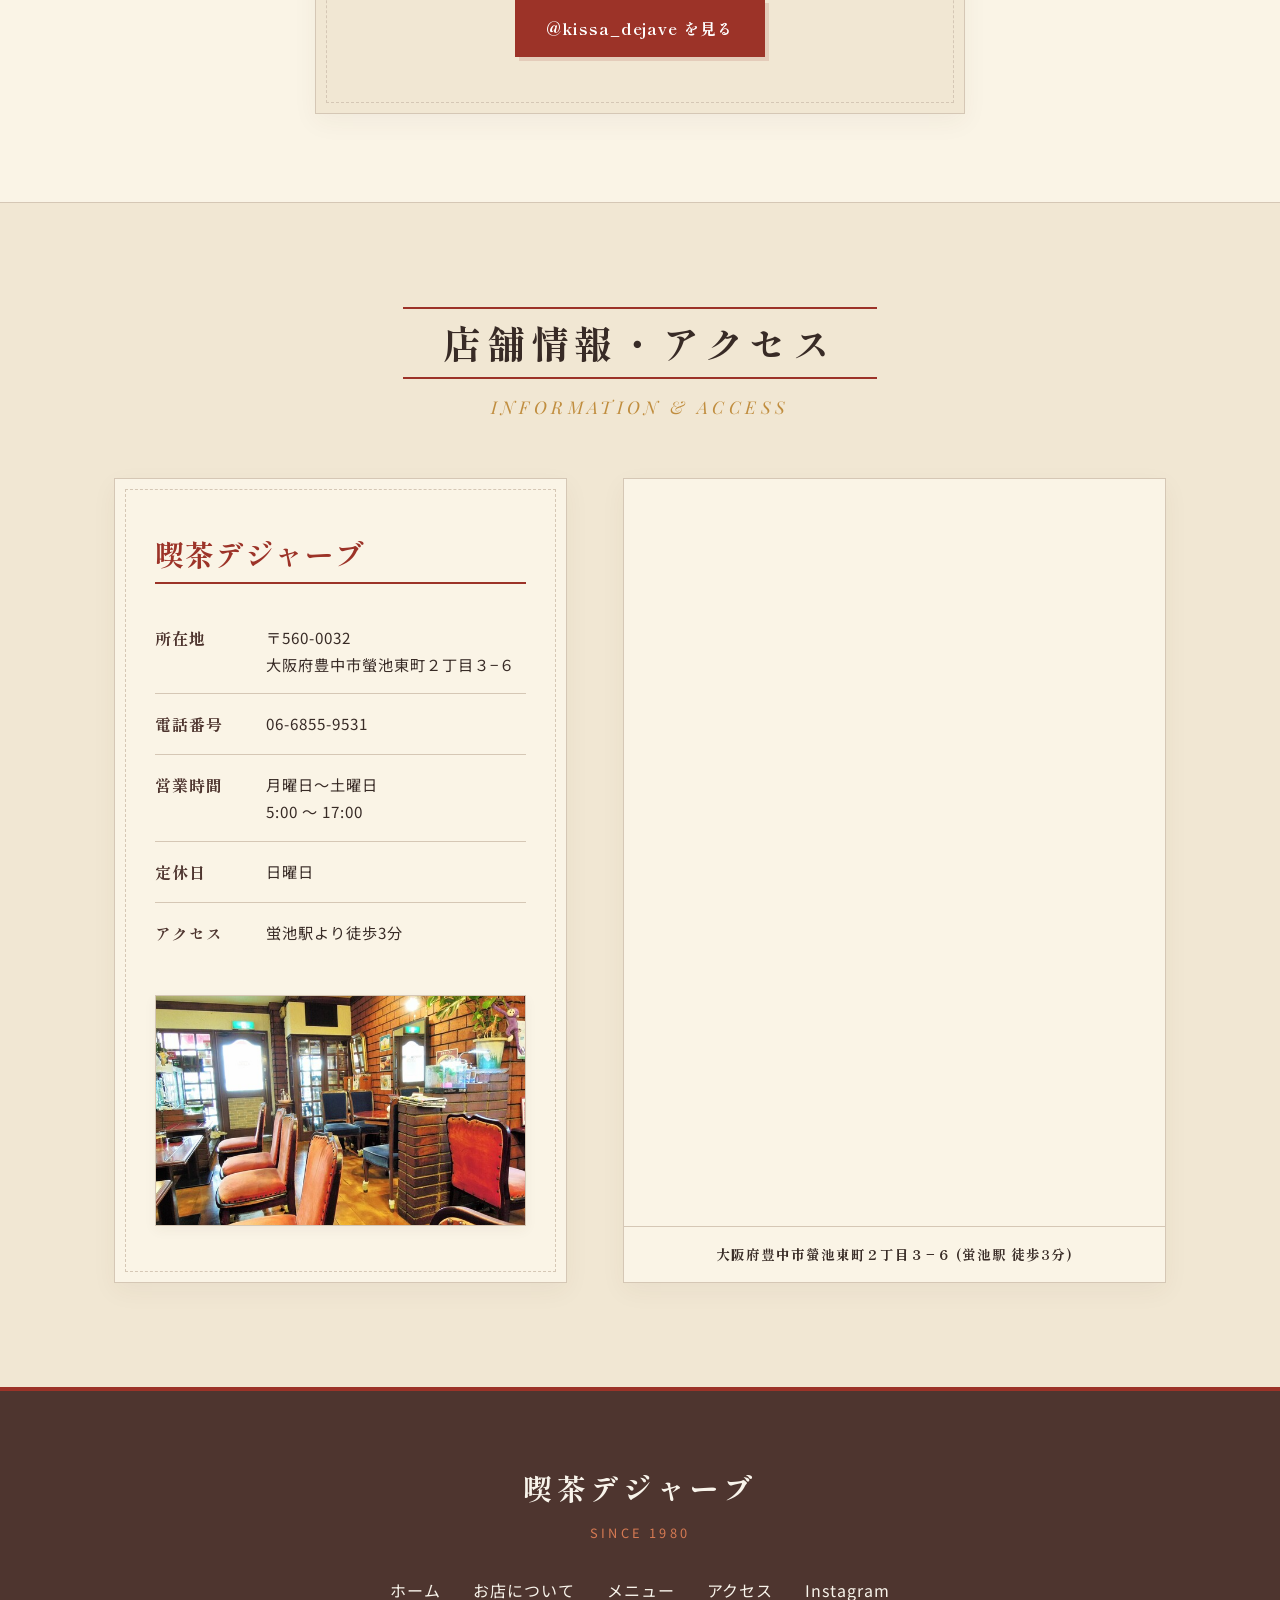
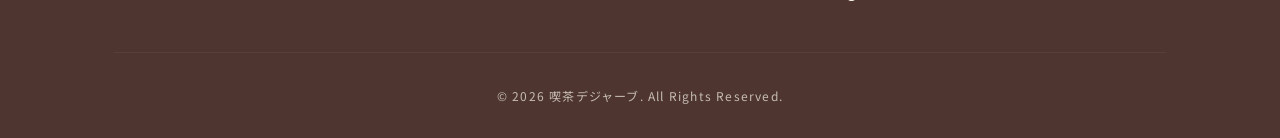
==== commit 136e8cd3: "46周年に関する記述の削除とレスポンシブ改行対応" ====
--- a/index.html
+++ b/index.html
@@ -3,7 +3,7 @@
 <head>
   <meta charset="UTF-8">
   <meta name="viewport" content="width=device-width, initial-scale=1.0">
-  <meta name="description" content="大阪府豊中市螢池東町にある「喫茶デジャーブ」の公式ホームページです。今年で46周年を迎える、アットホームで昔ながらのなじみ深い純喫茶。朝5時から夕方17時まで営業。老若男女どなたでもお気軽にお越しください。">
+  <meta name="description" content="大阪府豊中市螢池東町にある「喫茶デジャーブ」の公式ホームページです。アットホームで昔ながらのなじみ深い純喫茶。朝5時から夕方17時まで営業。老若男女どなたでもお気軽にお越しください。">
   <title>喫茶デジャーブ | 大阪府豊中市・蛍池駅徒歩3分のレトロ喫茶（朝5時営業）</title>
   
   <!-- CSS Stylesheet -->
@@ -53,14 +53,13 @@
       <div class="container hero-grid">
         <div class="hero-content">
           <div class="vertical-badge">昭和五十五年創業</div>
-          <div class="hero-badge">おかげさまで四十六周年</div>
           <p class="hero-subtitle">蛍池駅徒歩3分・早朝5時オープン</p>
           <h1 class="hero-title">
             朝の光と珈琲の香り。<br>
             いつもの、<span>喫茶デジャーブ。</span>
           </h1>
           <p class="hero-text">
-            今年で46周年を迎える、アットホームで親しみやすい純喫茶です。
+            アットホームで親しみやすい純喫茶です。<br class="pc-only">
             昔ながらの変わらない空間で、皆様の朝と昼のひとときを温かく彩ります。
           </p>
           <div class="hero-actions">
@@ -84,16 +83,15 @@
           <div class="message-text">
             <p>昔からある、街のなじみの場所として。</p>
             <p>
-              「喫茶デジャーブ」は、今年で46周年を迎えました。<br>
-              アットホームで親しみやすく、どこか懐かしい雰囲気の店内は、<br>
+              「喫茶デジャーブ」のアットホームで親しみやすく、<br class="pc-only">どこか懐かしい雰囲気の店内は、<br class="pc-only">
               地元の皆様に愛され、育まれてきた空間です。
             </p>
             <p>
-              学校や仕事に向かう前の早い朝も、少し息を抜きたいお昼時も、<br>
-              老若男女を問わず、どなたでも気軽にお越しいただけます。
+              学校や仕事に向かう前の早い朝も、<br class="pc-only">少し息を抜きたいお昼時も、<br class="pc-only">
+              老若男女を問わず、<br class="pc-only">どなたでも気軽にお越しいただけます。
             </p>
             <p>
-              特別な何かがあるわけではないけれど、<br>
+              特別な何かがあるわけではないけれど、<br class="pc-only">
               いつも変わらない温もりと笑顔でお待ちしております。
             </p>
           </div>
--- a/style.css
+++ b/style.css
@@ -1068,3 +1068,14 @@
     padding: 0 1rem;
   }
 }
+
+/* Utilities for responsive text wrap */
+.pc-only {
+  display: inline;
+}
+
+@media (max-width: 768px) {
+  .pc-only {
+    display: none;
+  }
+}
